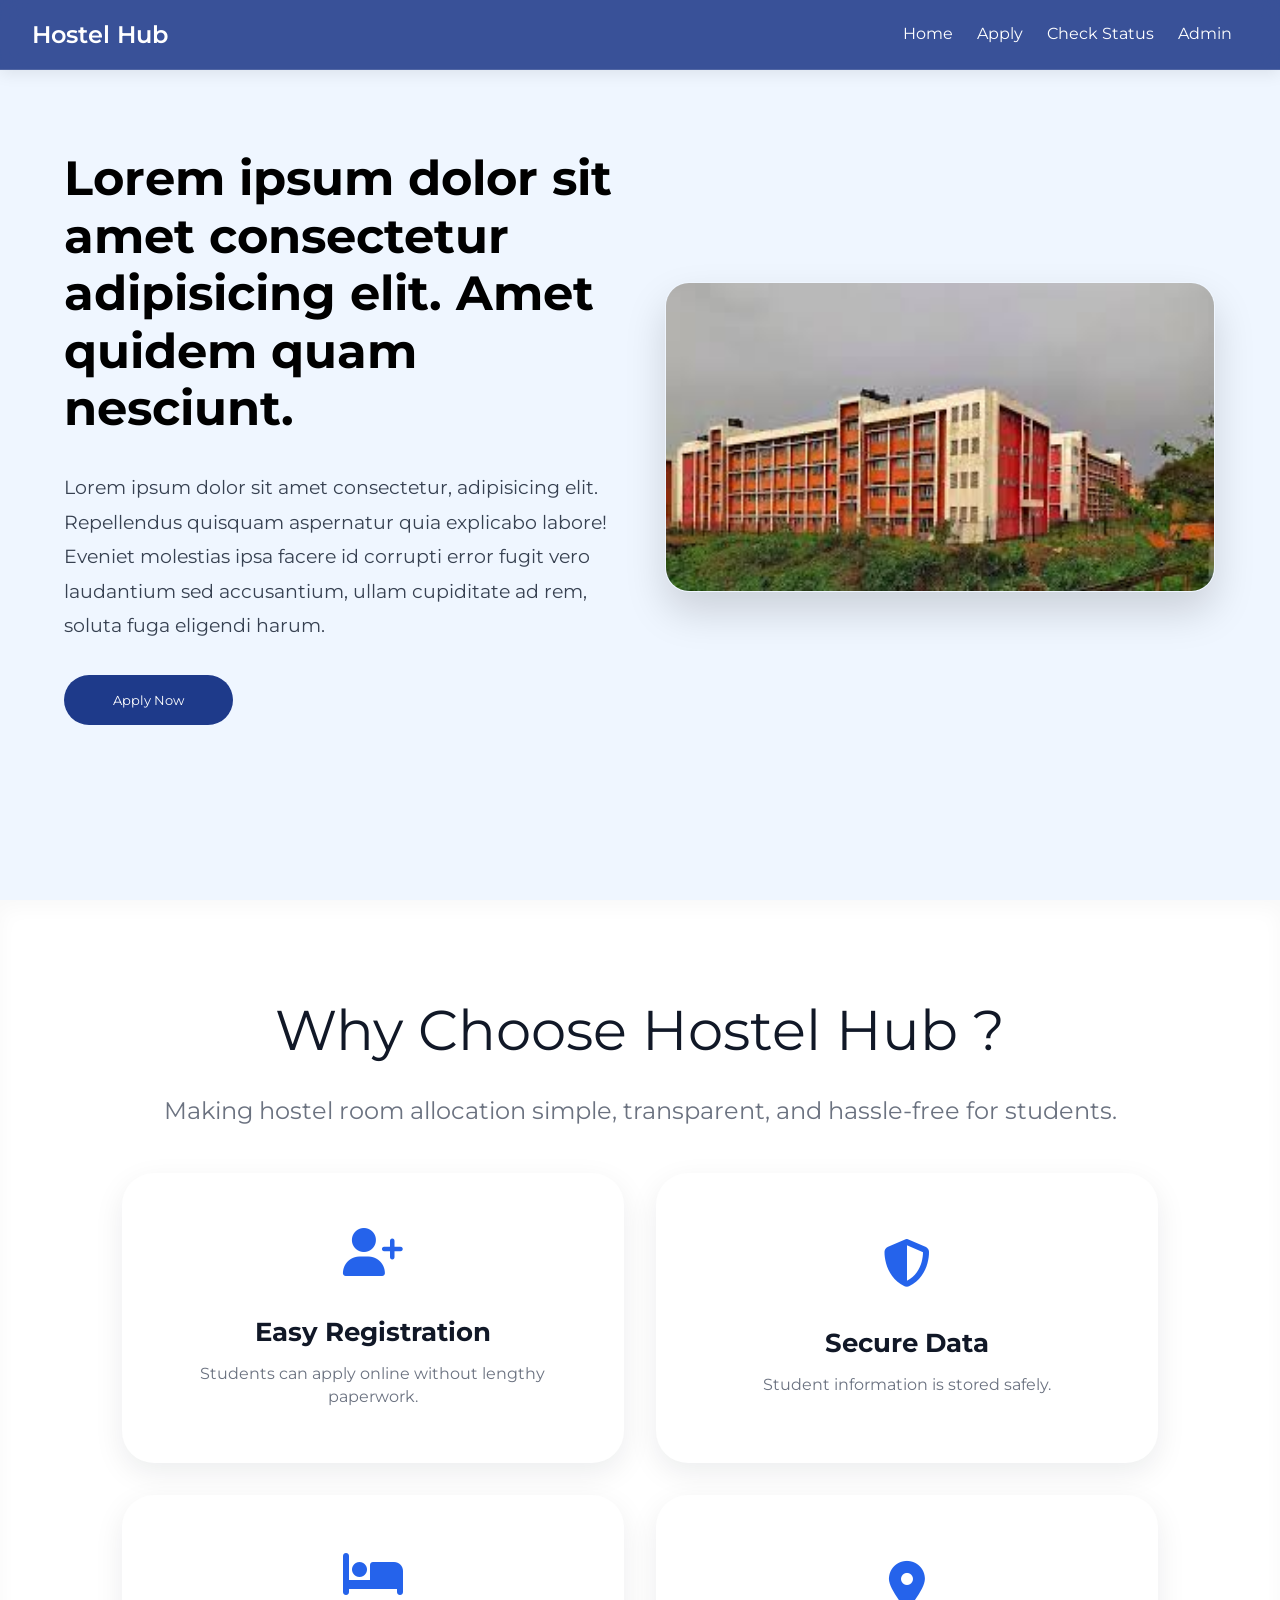
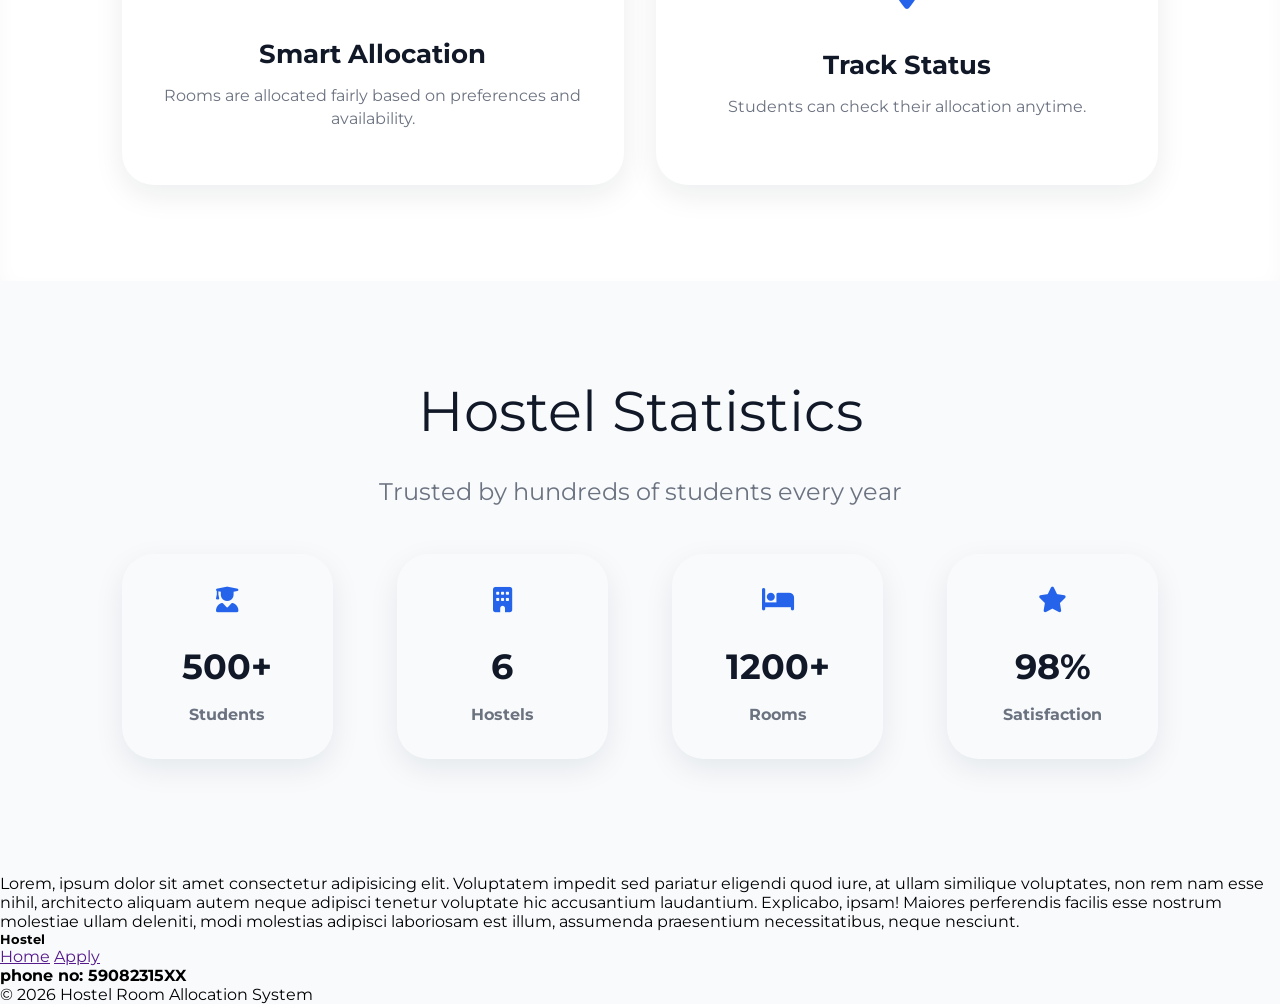
==== index.html @ 81e982b6 "Initial Project Setup" ====
<!DOCTYPE html>
<html lang="en">

<head>
    <meta charset="UTF-8">
    <meta name="viewport" content="width=device-width, initial-scale=1.0">
    <title>Home-Page</title>
    <link rel="stylesheet" href="style.css">
    <link rel="stylesheet" href="global.css">
    <link rel="stylesheet" href="variable.css">
    <link rel="stylesheet" href="https://cdnjs.cloudflare.com/ajax/libs/font-awesome/6.7.2/css/all.min.css">
    <style>
@import url('https://fonts.googleapis.com/css2?family=Montserrat:ital,wght@0,100..900;1,100..900&display=swap');
</style>
</head>

<body>
    <nav class="nav">
        <div class="logo">Hostel Hub</div>
        <div class="nav-links">
            <a href="#">Home</a>
            <a href="#">Apply</a>
            <a href="#">Check Status</a>
            <a href="#">Admin</a>
        </div>
    </nav>
    <main>
        <section class="hero">
            <div class="container hero-container">
                <div class="hero-content">
                    <h1 class="hero-heading">Lorem ipsum dolor sit amet consectetur adipisicing elit. Amet quidem quam
                        nesciunt.
                    </h1>
                    <p class="hero-description">Lorem ipsum dolor sit amet consectetur, adipisicing elit. Repellendus
                        quisquam
                        aspernatur quia explicabo labore! Eveniet molestias ipsa facere id corrupti error fugit vero
                        laudantium
                        sed accusantium, ullam cupiditate ad rem, soluta fuga eligendi harum.</p>
                    <button class="btn">Apply Now</button>
                </div>
                <div class="hero-img">
                    <img src="assets/images.jpg" alt="">
                </div>
            </div>
        </section>
        <section class="features">
            <div class="container">
                <div class="heading">Why Choose Hostel Hub ?</div>
            <div class="description">Making hostel room allocation simple, transparent, and hassle-free for students.</div>
            <div class="card-container">
                <div class="features-card">
                    <i class="fa-solid fa-user-plus"></i>
                    <h4>Easy Registration</h4>
                    <p>Students can apply online without lengthy paperwork.</p>
                </div>
                <div class="features-card">
                    <i class="fa-solid fa-shield-halved"></i>
                    <h4>Secure Data</h4>
                    <p>Student information is stored safely.</p>
                </div>
                <div class="features-card">
                    <i class="fa-solid fa-bed"></i>
                    <h4>Smart Allocation</h4>
                    <p>Rooms are allocated fairly based on preferences and availability.</p>
                </div>
                <div class="features-card">
                    <i class="fa-solid fa-location-dot"></i>
                    <h4>Track Status</h4>
                    <p>Students can check their allocation anytime.</p>
                </div>
            </div>
            </div>
        </section>
        <section class="statistics">
            <div class="container">
                <div class="heading">Hostel Statistics</div>
                <div class="description">Trusted by hundreds of students every year</div>
                <div class="stats-card-container">
                    <div class="stats-card">
                        <i class="fa-solid fa-user-graduate"></i>
                        <h3>500+</h3>
                        <h4>Students</h4>
                    </div>
                    <div class="stats-card">
                        <i class="fa-solid fa-building"></i>
                        <h3>6</h3>
                        <h4>Hostels</h4>
                    </div>
                    <div class="stats-card">
                        <i class="fa-solid fa-bed"></i>
                        <h3>1200+</h3>
                        <h4>Rooms</h4>
                    </div>
                    <div class="stats-card">
                        <i class="fa-solid fa-star"></i>
                        <h3>98%</h3>
                        <h4>Satisfaction</h4>
                    </div>
                </div>
                
            </div>
        </section>
        <section class="about">
            <div class="about-container">
                <img src="" alt="">
                <p>Lorem, ipsum dolor sit amet consectetur adipisicing elit. Voluptatem impedit sed pariatur eligendi
                    quod
                    iure, at ullam similique voluptates, non rem nam esse nihil, architecto aliquam autem neque adipisci
                    tenetur voluptate hic accusantium laudantium. Explicabo, ipsam! Maiores perferendis facilis esse
                    nostrum
                    molestiae ullam deleniti, modi molestias adipisci laboriosam est illum, assumenda praesentium
                    necessitatibus, neque nesciunt.</p>
            </div>
        </section>
    </main>
    <footer class="footer">
        <h5 class="name">Hostel</h5>
        <div class="links">
            <a href="">Home</a>
            <a href="">Apply</a>
        </div>
        <div class="contact">
            <h4>phone no: 59082315XX</h4>
        </div>
        <div class="copyright">© 2026 Hostel Room Allocation System</div>
    </footer>
</body>

</html>
---- style.css ----
* {
    margin: 0;
    padding: 0;
    /* background: #F8FAFC; */
    font-family: montserrat;
    box-sizing: border-box;
}

/* navbar section  */

.nav {
    display: flex;
    height: 70px;
    width: 100%;
    background: rgba(30, 58, 138, 0.88);

    backdrop-filter: blur(12px);
    -webkit-backdrop-filter: blur(12px);

    border-bottom: 1px solid rgba(255, 255, 255, .12);

    box-shadow: 0 4px 15px rgba(0, 0, 0, .08);
    justify-content: space-between;
    align-items: center;
    position: sticky;
    top: 0;
    position: sticky;
    z-index: 1000;
    /* justify-items: center; */
}

.logo {
    font-size: 1.5rem;
    color: white;
    padding: 2rem;
    font-weight: 600;
    font-family: montserrat;
    transition: 0.3s ease-in-out;
}

.logo:hover {
    transform: scale(1.03);
}

.nav-links {
    display: flex;
    gap: 1.5rem;
    padding: 3rem;
    font-family: montserrat;

}

.nav a {
    text-decoration: none;
    color: white;
    transition: 0.3s ease;
    border-bottom: 2px solid transparent;
}

.nav a:hover {
    border-bottom: 2px solid white;
    color: #93C5FD;
}

.hero {
    background: #EFF6FF;
    min-height: calc(100vh - 70px);
    padding: 5rem 0;
}

.hero-container {
    max-width: 1300px;
    width: 90%;
    margin: 0 auto;
    display: flex;
    justify-content: space-between;
    align-items: center;
    gap: 3rem;


}

.hero-content {
    flex: 1;
    /* margin: 3rem 1rem; */
    text-align: left;
}

.hero-heading {
    font-size: 3rem;
    line-height: 1.2;
    max-width: 650px;
    font-weight: 700;
    margin-bottom: 2rem;

}

.hero-description {
    font-size: 1.2rem;
    margin-bottom: 2rem;
    line-height: 1.8;
    color: #374151;
    max-width: 650px;

}

.btn {
    border: 1px solid transparent;
    border-radius: 2rem;
    padding: 1rem 3rem;
    color: white;
    background: #1E3A8A;
    transition: 0.3s ease-in-out;
    cursor: pointer;
}

.btn:hover {
    background: #2563EB;

    transform: translateY(-3px);

    box-shadow: 0 12px 30px rgba(37, 99, 235, .3);
}

.hero-img {
    display: flex;
    flex: 1;
    justify-content: center;
}

.hero-img img {
    border: 1px solid transparent;
    border-radius: 1.5rem;
    box-shadow: 0 20px 40px rgba(0, 0, 0, .15);
    object-fit: cover;
    width: 100%;
    max-width: 550px;
    height: auto;
    display: block;


}

/* Features Section  */
.features {

    background: white;
    padding: 6rem 0;
    box-shadow: inset 0 8px 20px rgba(0, 0, 0, 0.03);
}

.heading {
    font-size: 3.5rem;
    text-align: center;
    margin-bottom: 1rem;
    color: #111827;

}

.description {
    color: #6B7280;
    font-size: 1.5rem;
    text-align: center;
    padding: 1rem 0;
    margin-bottom: 2rem;
}

.card-container {
    width: 90%;
    max-width: 1100px;
    margin: 0 auto;
    display: grid;
    grid-template-columns: repeat(2, 1fr);
    gap: 2rem;

}

.features-card {
    background: #FFFFFF;
    min-height: 290px;
    /* width: 90%; */
    display: flex;
    flex-direction: column;
    border: 1px solid transparent;
    border-radius: 2rem;
    justify-content: center;
    padding: 2rem;
    align-items: center;
    box-shadow:
        0 10px 30px rgba(15, 23, 42, .08);
    transition: 0.3s ease-in-out;
    cursor: pointer;
}


.features-card:hover {
    box-shadow:
        0 18px 45px rgba(37, 99, 235, .15);
    border: 1px solid #2563EB;
    transform: translateY(-8px);
}

.features-card i {
    font-size: 3rem;
    color: #2563EB;
    margin-bottom: 1.5rem;
    transition: .3s ease;
}

.features-card:hover i {
    color: #1E3A8A;
    transform: scale(1.1);
}

.features-card h4 {
    color: #111827;
    text-align: center;
    font-size: 1.6rem;
    padding: 1rem;
}

.features-card p {
    color: #6B7280;
    font-size: 1rem;
    line-height: 1.4;
    text-align: center;
}

/* Statistics Section    */

.statistics {
    padding: 6rem 0;
    background: var(--background-color);
}

.stats-card-container {
    display: flex;
    flex-direction: row;
    max-width: 1100px;
    margin: 0 auto;
    width: 90%;
    gap: 4rem;
    justify-content: center;
    align-items: center;
}

.stats-card {
    display: flex;
    flex-direction: column;
    min-height: 200px;
    width: 290px;
    border: 1px solid transparent;
    border-radius: 2rem;
    justify-content: center;
    padding: 2rem;
    align-items: center;
    box-shadow:
        0 10px 30px rgba(15, 23, 42, .08);
    transition: 0.3s ease-in-out;
    cursor: pointer;

}

.stats-card:hover {
    box-shadow:
        0 18px 45px rgba(37, 99, 235, .15);
    border: 1px solid #2563EB;
    transform: translateY(-8px);
}

.stats-card i {
    font-size: 1.6rem;
    color: #2563EB;
    margin-bottom: 1rem;
    transition: .3s ease;
}

.stats-card:hover i {
    color: #1E3A8A;
    transform: scale(1.1);
}

.stats-card h3 {
    color: #111827;
    text-align: center;
    font-size: 2.2rem;
    padding: 1rem;
}

.stats-card h4 {
    color: #6B7280;
    font-size: 1rem;
    line-height: 1.4;
    text-align: center;
}
---- global.css ----
.container{
    width: 90%;
    max-width: 1300px;
    margin: 0 auto;
}

html{
    scroll-behavior: smooth;
}

body{
    background:#F8FAFC;
}
---- variable.css ----
:root{
  --primary-color: #1E3A8A;
  --secondary-color: #2563EB;
  --background-color: #F8FAFC;
  --surface-color: #FFFFFF;
  --text-color: #111827;
  --heading-color: #111827;
  
  --section-padding: 6rem;
  --card-radius: 2rem;
  --shadow: 0 10px 30px rgba(15,23,42,.08);
}
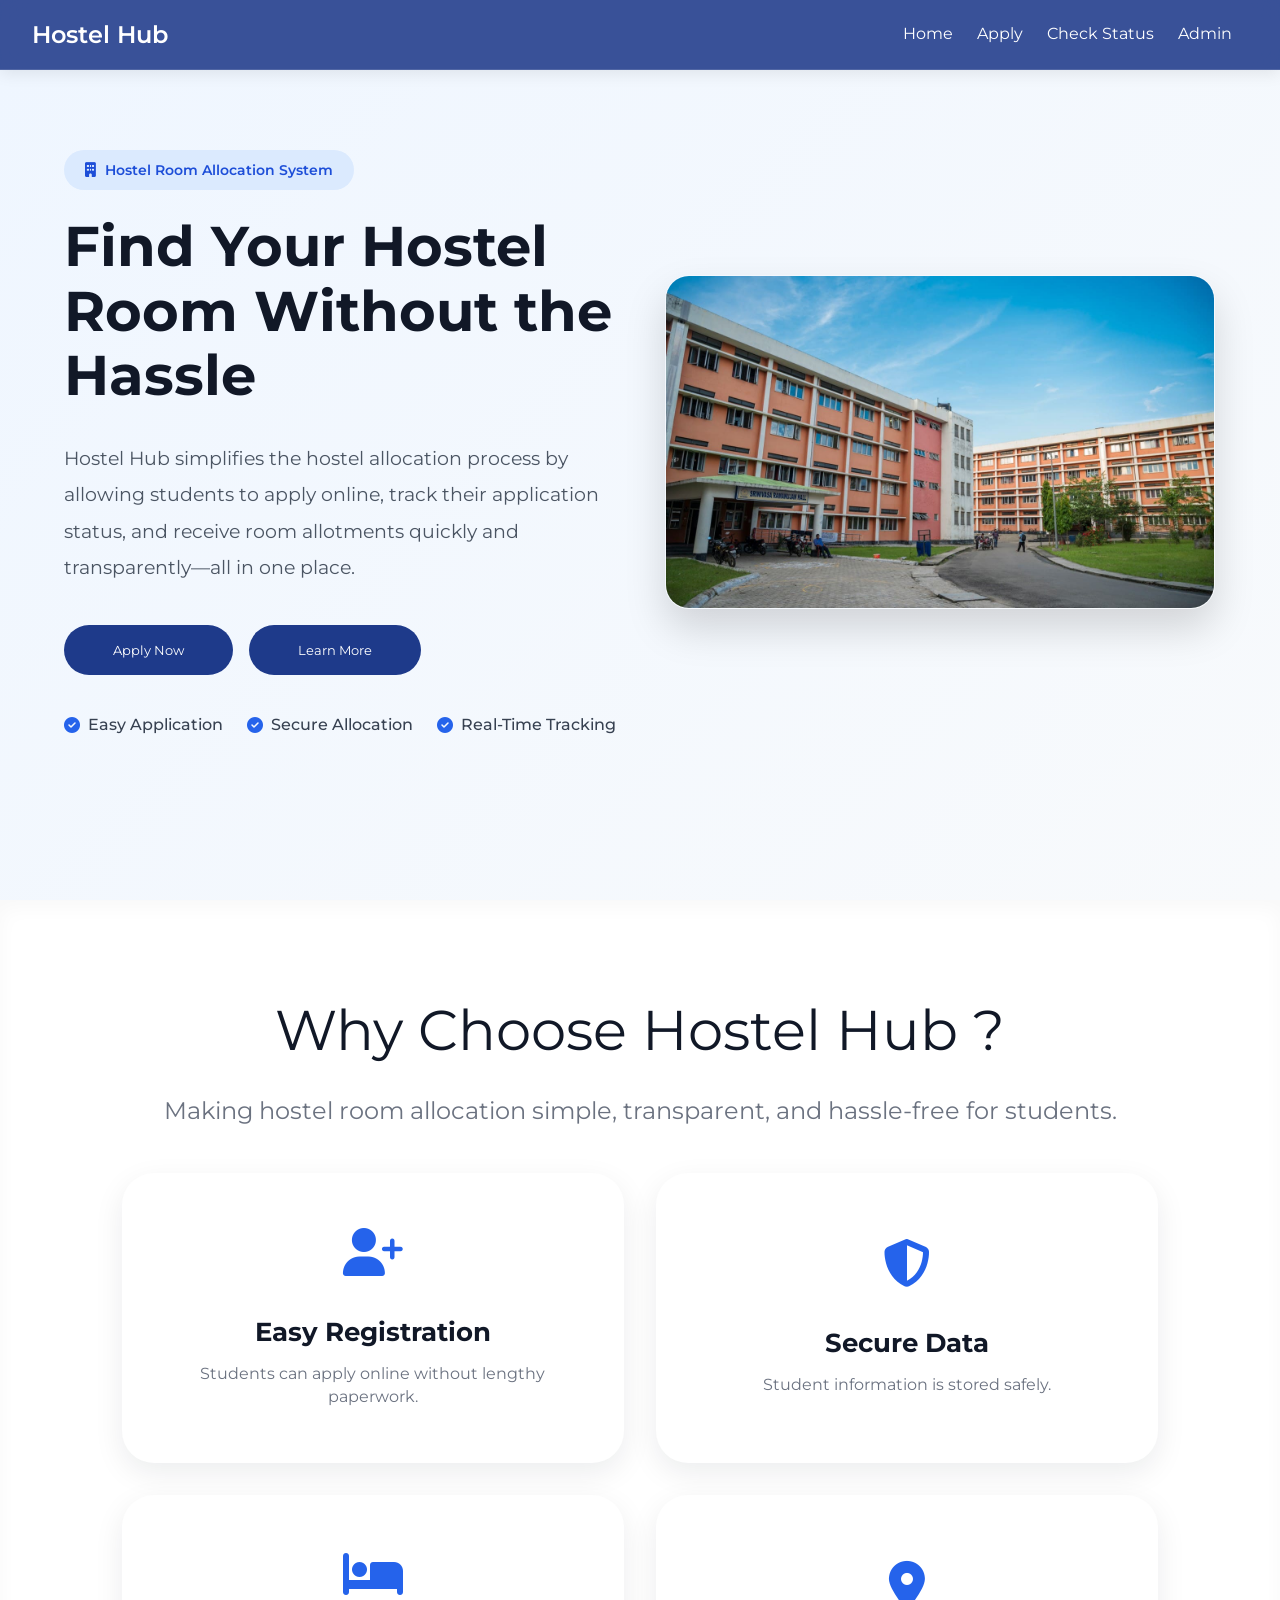
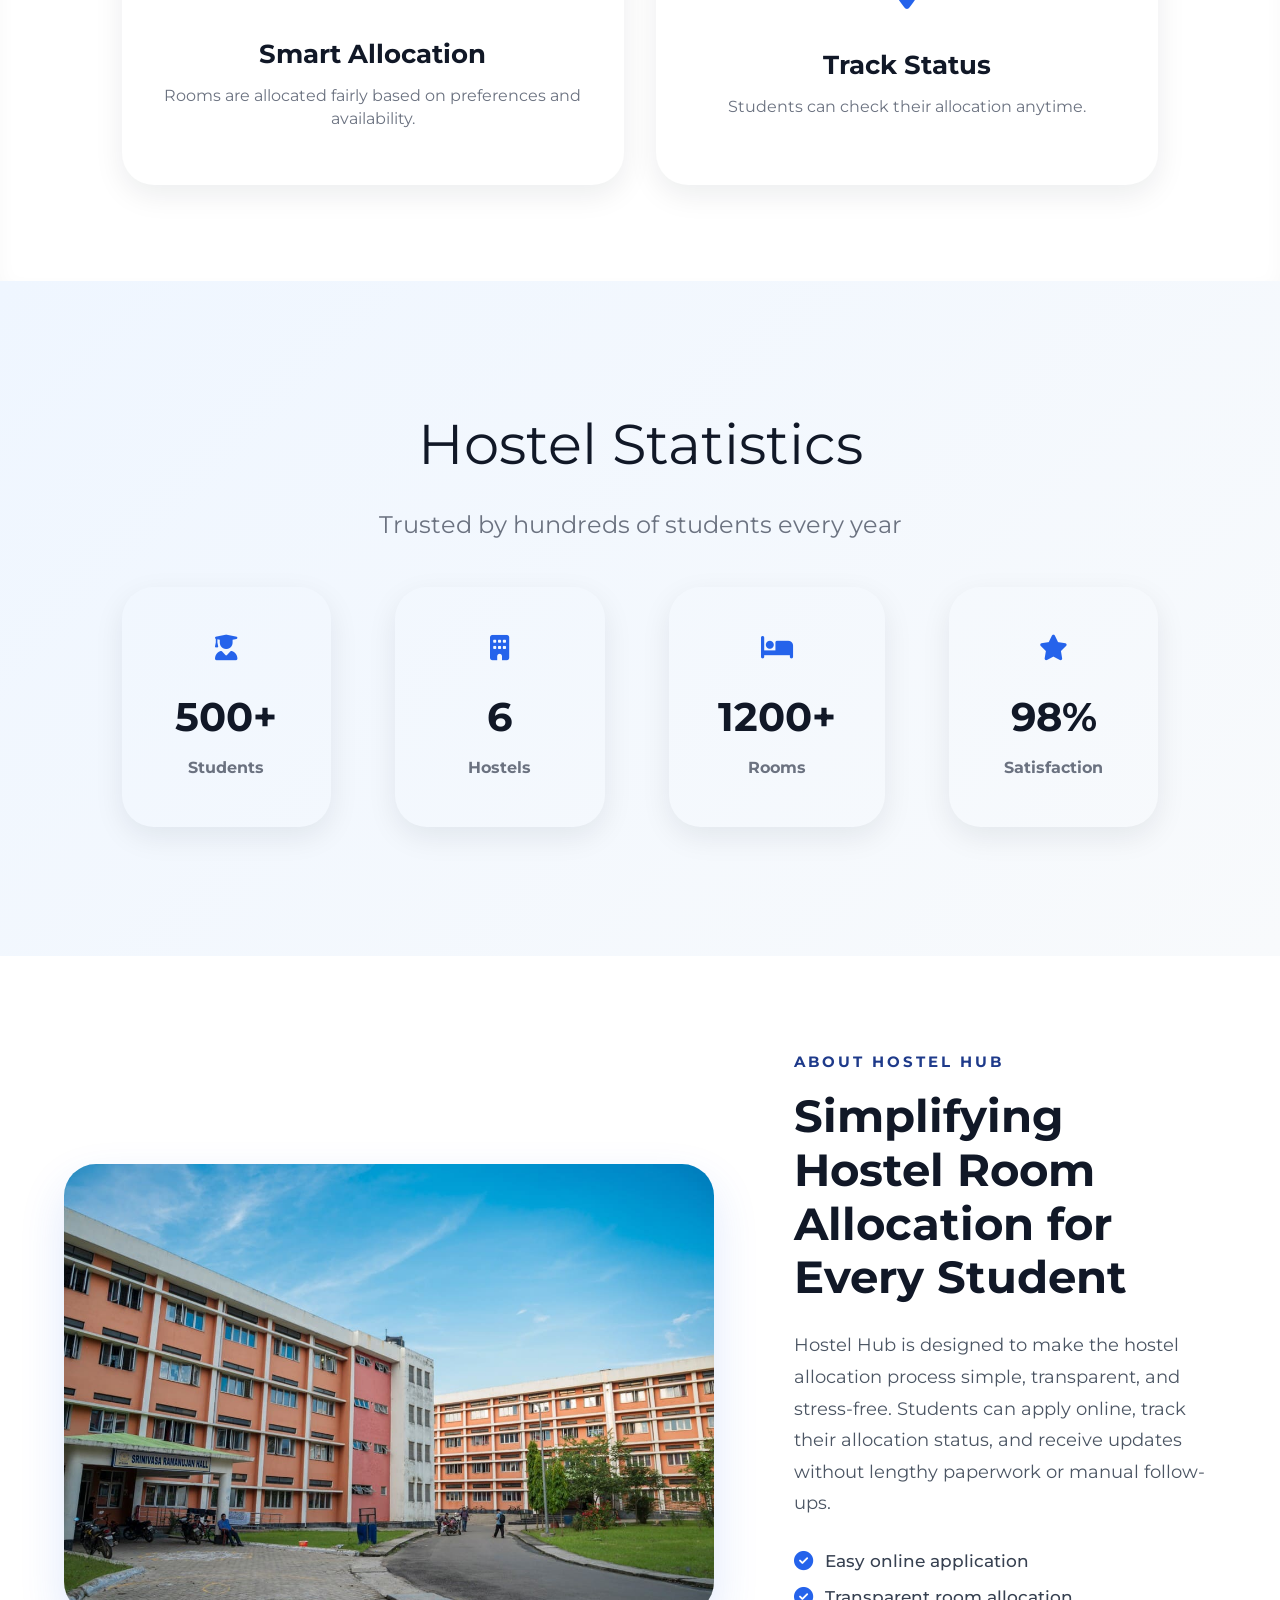
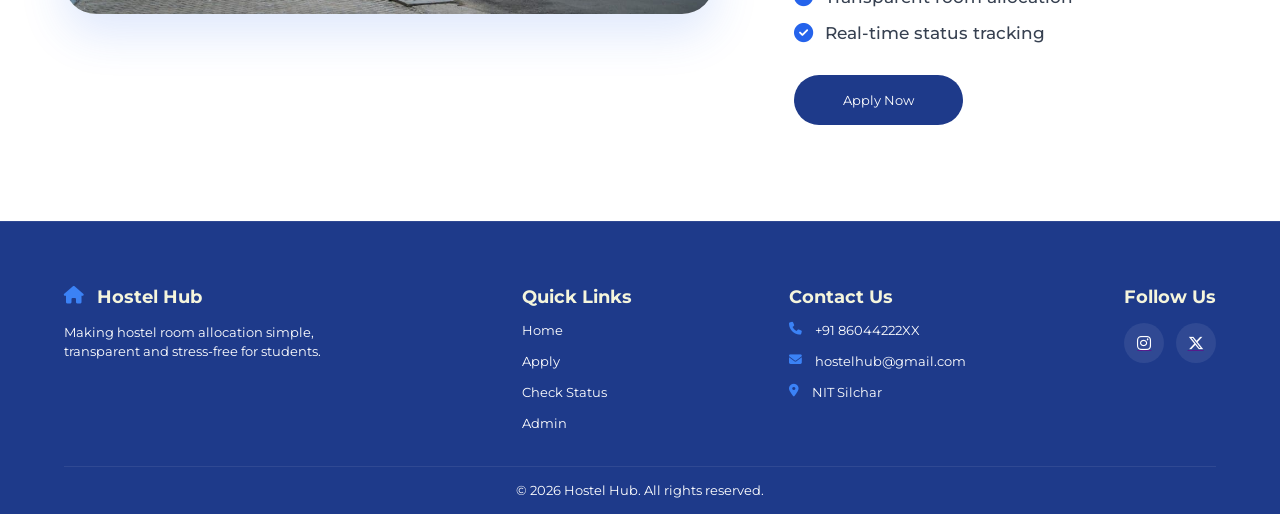
==== commit 6d9b2fa2: "Complete Phase 1: Landing page UI" ====
--- a/index.html
+++ b/index.html
@@ -10,8 +10,8 @@
     <link rel="stylesheet" href="variable.css">
     <link rel="stylesheet" href="https://cdnjs.cloudflare.com/ajax/libs/font-awesome/6.7.2/css/all.min.css">
     <style>
-@import url('https://fonts.googleapis.com/css2?family=Montserrat:ital,wght@0,100..900;1,100..900&display=swap');
-</style>
+        @import url('https://fonts.googleapis.com/css2?family=Montserrat:ital,wght@0,100..900;1,100..900&display=swap');
+    </style>
 </head>
 
 <body>
@@ -25,50 +25,86 @@
         </div>
     </nav>
     <main>
-        <section class="hero">
-            <div class="container hero-container">
-                <div class="hero-content">
-                    <h1 class="hero-heading">Lorem ipsum dolor sit amet consectetur adipisicing elit. Amet quidem quam
-                        nesciunt.
-                    </h1>
-                    <p class="hero-description">Lorem ipsum dolor sit amet consectetur, adipisicing elit. Repellendus
-                        quisquam
-                        aspernatur quia explicabo labore! Eveniet molestias ipsa facere id corrupti error fugit vero
-                        laudantium
-                        sed accusantium, ullam cupiditate ad rem, soluta fuga eligendi harum.</p>
-                    <button class="btn">Apply Now</button>
+       <section class="hero">
+    <div class="container hero-container">
+
+        <div class="hero-content">
+
+            <span class="hero-badge">
+                <i class="fa-solid fa-building"></i>
+                Hostel Room Allocation System
+            </span>
+
+            <h1 class="hero-heading">
+                Find Your Hostel Room
+                Without the Hassle
+            </h1>
+
+            <p class="hero-description">
+                Hostel Hub simplifies the hostel allocation process by allowing
+                students to apply online, track their application status, and
+                receive room allotments quickly and transparently—all in one place.
+            </p>
+
+            <div class="hero-buttons">
+                <button class="btn">Apply Now</button>
+                <button class="btn btn-secondary">Learn More</button>
+            </div>
+
+            <div class="hero-highlights">
+
+                <div class="highlight">
+                    <i class="fa-solid fa-circle-check"></i>
+                    Easy Application
                 </div>
-                <div class="hero-img">
-                    <img src="assets/images.jpg" alt="">
+
+                <div class="highlight">
+                    <i class="fa-solid fa-circle-check"></i>
+                    Secure Allocation
                 </div>
+
+                <div class="highlight">
+                    <i class="fa-solid fa-circle-check"></i>
+                    Real-Time Tracking
+                </div>
+
             </div>
-        </section>
+
+        </div>
+
+        <div class="hero-img">
+            <img src="assets/hostel.jpg" alt="Hostel Building">
+        </div>
+
+    </div>
+</section>
         <section class="features">
             <div class="container">
                 <div class="heading">Why Choose Hostel Hub ?</div>
-            <div class="description">Making hostel room allocation simple, transparent, and hassle-free for students.</div>
-            <div class="card-container">
-                <div class="features-card">
-                    <i class="fa-solid fa-user-plus"></i>
-                    <h4>Easy Registration</h4>
-                    <p>Students can apply online without lengthy paperwork.</p>
+                <div class="description">Making hostel room allocation simple, transparent, and hassle-free for
+                    students.</div>
+                <div class="card-container">
+                    <div class="features-card">
+                        <i class="fa-solid fa-user-plus"></i>
+                        <h4>Easy Registration</h4>
+                        <p>Students can apply online without lengthy paperwork.</p>
+                    </div>
+                    <div class="features-card">
+                        <i class="fa-solid fa-shield-halved"></i>
+                        <h4>Secure Data</h4>
+                        <p>Student information is stored safely.</p>
+                    </div>
+                    <div class="features-card">
+                        <i class="fa-solid fa-bed"></i>
+                        <h4>Smart Allocation</h4>
+                        <p>Rooms are allocated fairly based on preferences and availability.</p>
+                    </div>
+                    <div class="features-card">
+                        <i class="fa-solid fa-location-dot"></i>
+                        <h4>Track Status</h4>
+                        <p>Students can check their allocation anytime.</p>
+                    </div>
                 </div>
-                <div class="features-card">
-                    <i class="fa-solid fa-shield-halved"></i>
-                    <h4>Secure Data</h4>
-                    <p>Student information is stored safely.</p>
-                </div>
-                <div class="features-card">
-                    <i class="fa-solid fa-bed"></i>
-                    <h4>Smart Allocation</h4>
-                    <p>Rooms are allocated fairly based on preferences and availability.</p>
-                </div>
-                <div class="features-card">
-                    <i class="fa-solid fa-location-dot"></i>
-                    <h4>Track Status</h4>
-                    <p>Students can check their allocation anytime.</p>
-                </div>
-            </div>
             </div>
         </section>
         <section class="statistics">
@@ -97,32 +133,60 @@
                         <h4>Satisfaction</h4>
                     </div>
                 </div>
-                
+
             </div>
         </section>
         <section class="about">
             <div class="about-container">
-                <img src="" alt="">
-                <p>Lorem, ipsum dolor sit amet consectetur adipisicing elit. Voluptatem impedit sed pariatur eligendi
-                    quod
-                    iure, at ullam similique voluptates, non rem nam esse nihil, architecto aliquam autem neque adipisci
-                    tenetur voluptate hic accusantium laudantium. Explicabo, ipsam! Maiores perferendis facilis esse
-                    nostrum
-                    molestiae ullam deleniti, modi molestias adipisci laboriosam est illum, assumenda praesentium
-                    necessitatibus, neque nesciunt.</p>
+                <img src="assets/hostel.jpg" alt="">
+                <div class="about-content">
+                    <span>ABOUT HOSTEL HUB</span>
+                    <h2>Simplifying Hostel Room Allocation for Every Student</h2>
+                    <p>Hostel Hub is designed to make the hostel allocation process simple, transparent, and
+                        stress-free. Students can apply online, track their allocation status, and receive updates
+                        without lengthy paperwork or manual follow-ups.</p>
+                    <ul class="highlights">
+                        <li><i class="fa-solid fa-circle-check"></i>Easy online application</li>
+                        <li><i class="fa-solid fa-circle-check"></i>Transparent room allocation</li>
+                        <li><i class="fa-solid fa-circle-check"></i>Real-time status tracking</li>
+                    </ul>
+                    <button class="btn">Apply Now</button>
+                </div>
             </div>
         </section>
     </main>
     <footer class="footer">
-        <h5 class="name">Hostel</h5>
-        <div class="links">
-            <a href="">Home</a>
-            <a href="">Apply</a>
+        <div class="container">
+            <div class="footer-top">
+                <div class="footer-brand">
+                    <h4><i class="fa-solid fa-house"></i> Hostel Hub</h4>
+                    <span>Making hostel room allocation
+                        simple, transparent and
+                        stress-free for students.</span>
+                </div>
+                <div class="footer-links">
+                    <h4>Quick Links</h4>
+                    <a href="">Home</a>
+                    <a href="">Apply</a>
+                    <a href="">Check Status</a>
+                    <a href="">Admin</a>
+                </div>
+                <div class="footer-contact">
+                    <h4>Contact Us</h4>
+                    <span><i class="fa-solid fa-phone"></i> +91 86044222XX</span>
+                    <span><i class="fa-solid fa-envelope"></i> hostelhub@gmail.com</span>
+                    <span><i class="fa-solid fa-location-dot"></i> NIT Silchar</span>
+                </div>
+                <div class="footer-social">
+                    <h4>Follow Us</h4>
+                    <div class="footer-social-logo"><a href=""><i class="fa-brands fa-instagram"></i> </a>
+                        <a href=""><i class="fa-brands fa-x-twitter"></i> </a>
+                    </div>
+                </div>
+            </div>
+            <div class="footer-bottom">© 2026 Hostel Hub. All rights reserved.</div>
+
         </div>
-        <div class="contact">
-            <h4>phone no: 59082315XX</h4>
-        </div>
-        <div class="copyright">© 2026 Hostel Room Allocation System</div>
     </footer>
 </body>
 
--- a/style.css
+++ b/style.css
@@ -62,12 +62,16 @@
     color: #93C5FD;
 }
 
-.hero {
-    background: #EFF6FF;
+.hero{
+    background: linear-gradient(
+        135deg,
+        #EFF6FF 0%,
+        #F8FAFC 100%
+    );
     min-height: calc(100vh - 70px);
-    padding: 5rem 0;
-}
-
+    padding:5rem 0;
+    overflow:hidden;
+}
 .hero-container {
     max-width: 1300px;
     width: 90%;
@@ -79,32 +83,99 @@
 
 
 }
-
+.hero-badge{
+
+    display:inline-flex;
+    align-items:center;
+    gap:.6rem;
+
+    padding:.7rem 1.3rem;
+    margin-bottom:1.5rem;
+    background:#DBEAFE;
+
+    color:#1D4ED8;
+    border-radius:40px;
+    font-size:.9rem;
+    font-weight:600;
+}
 .hero-content {
     flex: 1;
     /* margin: 3rem 1rem; */
     text-align: left;
 }
-
-.hero-heading {
-    font-size: 3rem;
-    line-height: 1.2;
-    max-width: 650px;
-    font-weight: 700;
-    margin-bottom: 2rem;
-
-}
-
-.hero-description {
-    font-size: 1.2rem;
-    margin-bottom: 2rem;
-    line-height: 1.8;
-    color: #374151;
-    max-width: 650px;
-
+.hero-heading{
+
+    font-size:3.5rem;
+    line-height:1.15;
+    font-weight:700;
+    color:#111827;
+    margin-bottom:2rem;
+}
+
+.hero-description{
+
+    font-size:1.2rem;
+    line-height:1.9;
+    color:#4B5563;
+    max-width:620px;
+    margin-bottom:2.5rem;
+}
+
+.hero-buttons{
+    display:flex;
+    gap:1rem;
+    margin-bottom:2.5rem;
+}
+.btn-secondary{
+    background:white;
+    color:#1E3A8A;
+    border:2px solid #1E3A8A;
+}
+
+.btn-secondary:hover{
+    background:#1E3A8A;
+    color:white;
+}
+
+.hero-highlights{
+
+    display:flex;
+    flex-wrap:wrap;
+    gap:1.5rem;
+}
+.highlight{
+
+    display:flex;
+    align-items:center;
+    gap:.5rem;
+    color:#374151;
+    font-weight:500;
+}
+.highlight i{
+    color:#2563EB;
+}
+.hero-img{
+
+    flex:1;
+    display:flex;
+    justify-content:center;
+    position:relative;
+}
+.hero-img img{
+
+    width:100%;
+    max-width:600px;
+    border-radius:28px;
+    box-shadow:
+    0 25px 60px rgba(30,58,138,.18);
+    transition:.4s ease;
+}
+.hero-img img:hover{
+    transform:translateY(-8px);
 }
 
 .btn {
+
     border: 1px solid transparent;
     border-radius: 2rem;
     padding: 1rem 3rem;
@@ -229,8 +300,16 @@
 /* Statistics Section    */
 
 .statistics {
-    padding: 6rem 0;
-    background: var(--background-color);
+    padding: 6rem 0 6rem;
+    background: linear-gradient(
+        135deg,
+        #EFF6FF 0%,
+        #F8FAFC 100%
+    );
+     min-height: 75vh;
+    display:flex;
+    align-items:center;
+    
 }
 
 .stats-card-container {
@@ -247,8 +326,8 @@
 .stats-card {
     display: flex;
     flex-direction: column;
-    min-height: 200px;
-    width: 290px;
+    min-height: 240px;
+    width: 310px;
     border: 1px solid transparent;
     border-radius: 2rem;
     justify-content: center;
@@ -283,7 +362,7 @@
 .stats-card h3 {
     color: #111827;
     text-align: center;
-    font-size: 2.2rem;
+    font-size: 2.5rem;
     padding: 1rem;
 }
 
@@ -292,4 +371,240 @@
     font-size: 1rem;
     line-height: 1.4;
     text-align: center;
+}
+
+/* About Section  */
+
+.about {
+    padding: 6rem 0;
+    background: white;
+}
+
+.about-container {
+    max-width: 1300px;
+    width: 90%;
+    margin: 0 auto;
+    display: flex;
+    justify-content: center;
+    align-items: center;
+    gap: 5rem;
+
+}
+
+.about-container img {
+    border-radius: 2rem;
+    box-shadow:
+        0 20px 45px rgba(37, 99, 235, .15);
+    transition: 0.3s ease;
+    max-width: 650px;
+    width: 100%;
+    height: 450px;
+    object-fit: cover;
+}
+
+.about-container img:hover {
+    transform: translateY(-6px)scale(1.02);
+    box-shadow:
+        0 30px 55px rgba(37, 99, 235, .25);
+}
+
+.about-content {
+    display: flex;
+    flex-direction: column;
+    width: 100%;
+}
+
+.about-content span {
+    font-size: 0.95rem;
+    font-weight: 700;
+    color: var(--primary-color);
+    letter-spacing: 3px;
+    text-transform: uppercase;
+    margin-bottom: 1.2rem;
+}
+
+.about-content h2 {
+    font-size: 2.8rem;
+    color: #111827;
+    line-height: 1.2;
+    margin-bottom: 1.5rem;
+}
+
+.about-content p {
+    font-size: 1.1rem;
+    color: #4B5563;
+    line-height: 1.8;
+    margin-bottom: 2rem;
+}
+
+.about-container ul {
+    list-style: none;
+    display: flex;
+    flex-direction: column;
+    gap: 1rem;
+    margin-bottom: 2rem;
+
+}
+
+.about-container ul li {
+    display: flex;
+    align-items: center;
+    gap: 12px;
+
+    font-size: 1.05rem;
+    font-weight: 500;
+    color: #374151;
+}
+
+.about-container ul li i {
+    color: #2563EB;
+    font-size: 1.2rem;
+}
+
+.about-content .btn {
+    align-self: flex-start;
+}
+
+
+/* Footer Section  */
+
+.footer {
+    background: #1E3A8A;
+    padding-top: 4rem;
+    border-top: 1px solid rgba(255, 255, 255, .08);
+}
+
+.footer-top {
+    color: grey;
+    display: flex;
+    justify-content: space-between;
+    width: 100%;
+    height: 180px;
+    gap: 2rem;
+}
+
+.footer-brand {
+    max-width: 300px;
+    display: flex;
+    flex-direction: column;
+    gap: 1rem;
+}
+
+.footer-brand h4 {
+    color: beige;
+    font-size: 1.1rem;
+    display: flex;
+    gap: .80rem;
+    justify-items: center;
+
+}
+
+.footer-brand span {
+    color: white;
+    font-size: 0.80rem;
+    line-height: 1.5;
+}
+
+.footer-brand i {
+    color: #3B82F6;
+
+}
+
+.footer-links {
+
+    display: flex;
+    flex-direction: column;
+    gap: 1rem;
+}
+
+.footer-links h4 {
+    color: beige;
+    font-size: 1.1rem;
+}
+
+.footer-links a {
+    text-decoration: none;
+    color: white;
+    font-size: 0.80rem;
+    transition: 0.3s ease-in-out;
+
+}
+
+.footer-links a:hover{
+    transform: translateX(3px);
+    color: #60A5FA;
+}
+
+.footer-contact {
+    display: flex;
+    flex-direction: column;
+    gap: 1rem;
+
+}
+
+.footer-contact h4 {
+    color: beige;
+    font-size: 1.1rem;
+}
+
+.footer-contact span {
+    text-decoration: none;
+    color: white;
+    font-size: 0.80rem;
+    display: flex;
+    gap: .80rem;
+    justify-items: center;
+}
+.footer-contact i{
+    color:#3B82F6;
+}
+
+.footer-social h4 {
+    color: beige;
+    font-size: 1.1rem;
+}
+
+.footer-social a i{
+    width:40px;
+    height:40px;
+
+    display:flex;
+    justify-content:center;
+    align-items:center;
+
+    border-radius:50%;
+    background:rgba(255,255,255,.08);
+    color:white;
+
+    font-size:1rem;
+    transition:.3s ease;
+}
+
+
+.footer-social a:hover{
+
+    color:#60A5FA;
+    transform:translateY(-4px);
+
+}
+.footer-social a:hover i{
+    background:#2563EB;
+    color:white;
+    transform:translateY(-3px);
+    box-shadow:0 10px 20px rgba(37,99,235,.35);
+
+}
+.footer-social-logo{
+    display: flex;
+    justify-content: center;
+    gap: 0.7rem;
+    padding: 1rem 0;
+}
+.footer-bottom {
+    border-top: 1px solid rgba(255,255,255,0.08);
+    font-size: 0.80rem;
+    text-align: center;
+    color: white;
+    width: 100%;
+    padding: 1rem;
 }
